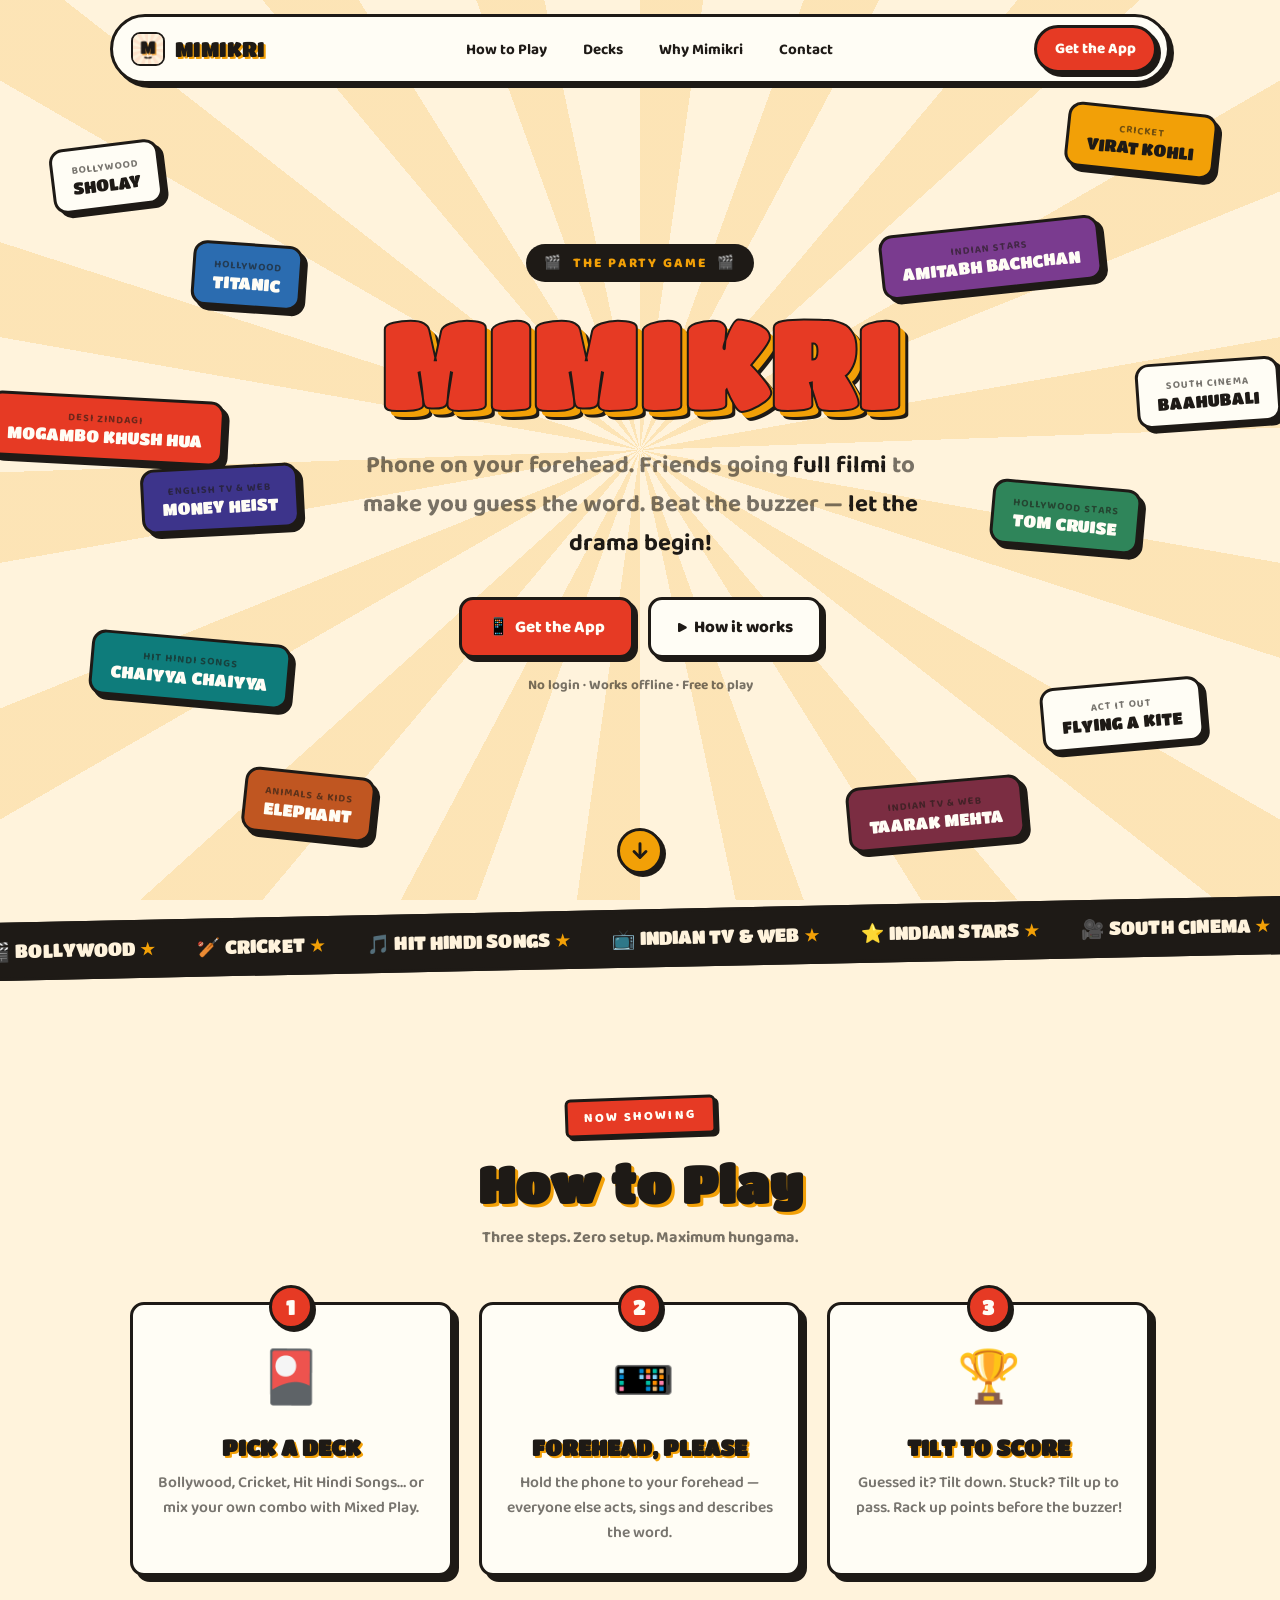
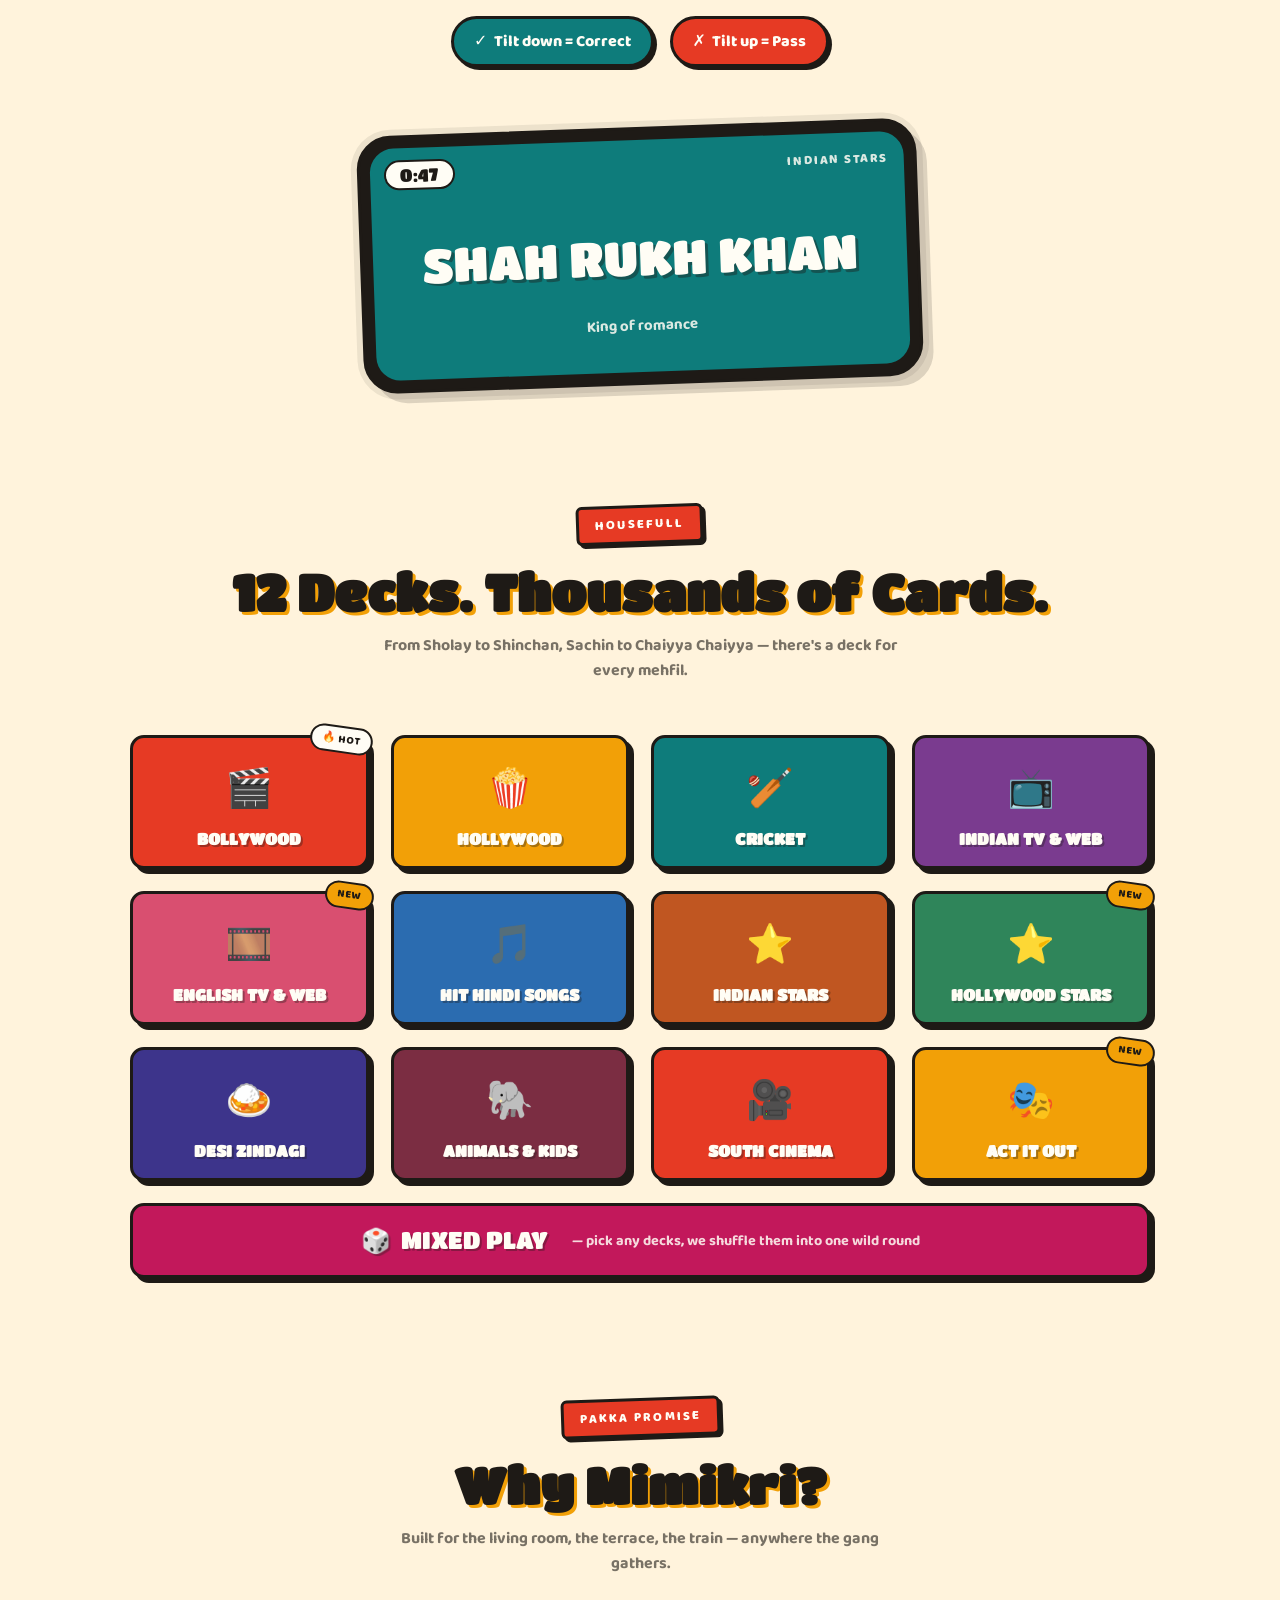
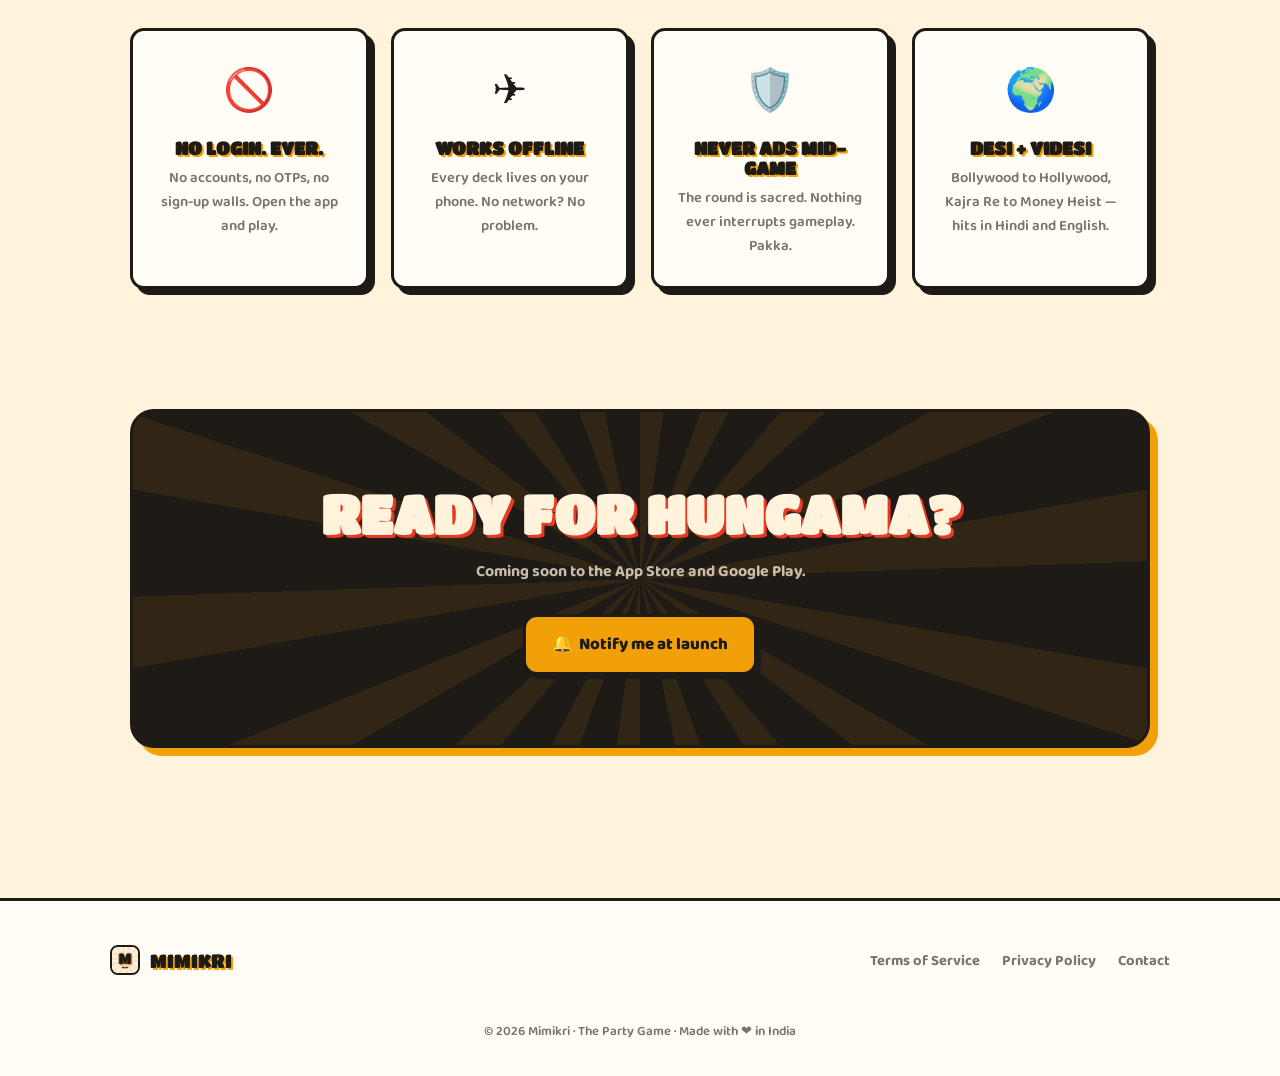
==== index.html @ 8e260662 "changes" ====
<!DOCTYPE html>
<html lang="en">
<head>
  <meta charset="UTF-8" />
  <meta name="viewport" content="width=device-width, initial-scale=1.0" />
  <title>Mimikri — The Party Game</title>
  <meta name="description" content="Hold the phone to your forehead, friends act it out, you guess before the buzzer. Bollywood, Cricket, Hit Hindi Songs and more. No login. Works offline. Free." />
  <link rel="icon" href="assets/mimikri-icon-1024.png" />
  <meta property="og:title" content="Mimikri — The Party Game" />
  <meta property="og:description" content="India's filmi party game. Forehead pe phone, and let the drama begin!" />
  <meta property="og:image" content="assets/mimikri-icon-1024.png" />
  <link rel="preconnect" href="https://fonts.googleapis.com" />
  <link rel="preconnect" href="https://fonts.gstatic.com" crossorigin />
  <link href="https://fonts.googleapis.com/css2?family=Titan+One&family=Baloo+2:wght@500;700;800&display=swap" rel="stylesheet" />
  <link rel="stylesheet" href="css/style.css" />
</head>
<body>

  <!-- NAV -->
  <nav class="nav">
    <a class="brand" href="index.html">
      <img src="assets/mimikri-icon-1024.png" alt="Mimikri icon" />
      MIMIKRI
    </a>
    <ul class="nav-links">
      <li><a href="#how">How to Play</a></li>
      <li><a href="#decks">Decks</a></li>
      <li><a href="#why">Why Mimikri</a></li>
      <li><a href="contact/">Contact</a></li>
    </ul>
    <a class="btn primary" href="#get">Get the App</a>
  </nav>

  <!-- HERO -->
  <header class="hero">
    <div class="sunburst"></div>

    <div class="float-card fc-1"><span class="mini">BOLLYWOOD</span>SHOLAY</div>
    <div class="float-card fc-2"><span class="mini">CRICKET</span>VIRAT KOHLI</div>
    <div class="float-card fc-3"><span class="mini">HIT HINDI SONGS</span>CHAIYYA CHAIYYA</div>
    <div class="float-card fc-4"><span class="mini">ACT IT OUT</span>FLYING A KITE</div>
    <div class="float-card fc-5"><span class="mini">DESI ZINDAGI</span>MOGAMBO KHUSH HUA</div>
    <div class="float-card fc-6"><span class="mini">SOUTH CINEMA</span>BAAHUBALI</div>
    <div class="float-card fc-7"><span class="mini">HOLLYWOOD</span>TITANIC</div>
    <div class="float-card fc-8"><span class="mini">INDIAN STARS</span>AMITABH BACHCHAN</div>
    <div class="float-card fc-9"><span class="mini">ENGLISH TV &amp; WEB</span>MONEY HEIST</div>
    <div class="float-card fc-10"><span class="mini">HOLLYWOOD STARS</span>TOM CRUISE</div>
    <div class="float-card fc-11"><span class="mini">ANIMALS &amp; KIDS</span>ELEPHANT</div>
    <div class="float-card fc-12"><span class="mini">INDIAN TV &amp; WEB</span>TAARAK MEHTA</div>

    <div class="hero-inner">
      <span class="kicker reveal in">🎬 &nbsp;THE PARTY GAME&nbsp; 🎬</span>
      <h1>MIMIKRI</h1>
      <p class="tagline reveal in" style="--d:.15s">
        Phone on your forehead. Friends going <strong>full filmi</strong> to make you
        guess the word. Beat the buzzer — <strong>let the drama begin!</strong>
      </p>
      <div class="hero-cta reveal in" style="--d:.3s">
        <a class="btn primary" href="#get">📱 &nbsp;Get the App</a>
        <a class="btn ghost" href="#how">▶ &nbsp;How it works</a>
      </div>
      <p class="store-note reveal in" style="--d:.45s">No login · Works offline · Free to play</p>
    </div>

    <a class="scroll-hint" href="#how" aria-label="Scroll to How to Play">
      <svg viewBox="0 0 24 24" width="22" height="22" fill="none" stroke="currentColor" stroke-width="3.2" stroke-linecap="round" stroke-linejoin="round">
        <path d="M12 4v14" /><path d="M5.5 12.5 12 19l6.5-6.5" />
      </svg>
    </a>
  </header>

  <!-- MARQUEE -->
  <div class="marquee" aria-hidden="true">
    <div class="marquee-track">
      <span>🎬 BOLLYWOOD <em>★</em></span><span>🏏 CRICKET <em>★</em></span><span>🎵 HIT HINDI SONGS <em>★</em></span><span>📺 INDIAN TV &amp; WEB <em>★</em></span><span>⭐ INDIAN STARS <em>★</em></span><span>🎥 SOUTH CINEMA <em>★</em></span><span>🎭 ACT IT OUT <em>★</em></span><span>🍛 DESI ZINDAGI <em>★</em></span><span>🍿 HOLLYWOOD <em>★</em></span><span>🐘 ANIMALS &amp; KIDS <em>★</em></span>
      <span>🎬 BOLLYWOOD <em>★</em></span><span>🏏 CRICKET <em>★</em></span><span>🎵 HIT HINDI SONGS <em>★</em></span><span>📺 INDIAN TV &amp; WEB <em>★</em></span><span>⭐ INDIAN STARS <em>★</em></span><span>🎥 SOUTH CINEMA <em>★</em></span><span>🎭 ACT IT OUT <em>★</em></span><span>🍛 DESI ZINDAGI <em>★</em></span><span>🍿 HOLLYWOOD <em>★</em></span><span>🐘 ANIMALS &amp; KIDS <em>★</em></span>
    </div>
  </div>

  <!-- HOW TO PLAY -->
  <section class="section" id="how">
    <div class="section-head reveal">
      <span class="ticket">NOW SHOWING</span>
      <h2>How to Play</h2>
      <p>Three steps. Zero setup. Maximum hungama.</p>
    </div>

    <div class="steps" data-stagger>
      <div class="step card reveal pop">
        <span class="num">1</span>
        <div class="art">🎴</div>
        <h3>PICK A DECK</h3>
        <p>Bollywood, Cricket, Hit Hindi Songs… or mix your own combo with Mixed Play.</p>
      </div>
      <div class="step card reveal pop">
        <span class="num">2</span>
        <div class="art"><span class="landscape-phone">📱</span></div>
        <h3>FOREHEAD, PLEASE</h3>
        <p>Hold the phone to your forehead — everyone else acts, sings and describes the word.</p>
      </div>
      <div class="step card reveal pop">
        <span class="num">3</span>
        <div class="art">🏆</div>
        <h3>TILT TO SCORE</h3>
        <p>Guessed it? Tilt down. Stuck? Tilt up to pass. Rack up points before the buzzer!</p>
      </div>
    </div>

    <div class="tilt-legend reveal" style="--d:.2s">
      <span class="pill correct">✓ &nbsp;Tilt down = Correct</span>
      <span class="pill pass">✗ &nbsp;Tilt up = Pass</span>
    </div>

    <div class="phone-wrap reveal pop" style="--d:.1s">
      <div class="phone" aria-hidden="true">
        <div class="phone-screen">
          <span class="timer">0:47</span>
          <span class="deckname">INDIAN STARS</span>
          <div class="word">SHAH RUKH KHAN</div>
          <span class="hint">King of romance</span>
        </div>
      </div>
    </div>
  </section>

  <!-- DECKS -->
  <section class="section" id="decks">
    <div class="section-head reveal">
      <span class="ticket">HOUSEFULL</span>
      <h2>12 Decks. Thousands of Cards.</h2>
      <p>From Sholay to Shinchan, Sachin to Chaiyya Chaiyya — there's a deck for every mehfil.</p>
    </div>

    <div class="deck-grid" data-stagger>
      <div class="deck reveal pop" style="background: var(--tile-1)"><span class="badge hot">🔥 HOT</span><div class="emoji">🎬</div><h3>BOLLYWOOD</h3></div>
      <div class="deck reveal pop" style="background: var(--tile-2)"><div class="emoji">🍿</div><h3>HOLLYWOOD</h3></div>
      <div class="deck reveal pop" style="background: var(--tile-3)"><div class="emoji">🏏</div><h3>CRICKET</h3></div>
      <div class="deck reveal pop" style="background: var(--tile-4)"><div class="emoji">📺</div><h3>INDIAN TV &amp; WEB</h3></div>
      <div class="deck reveal pop" style="background: var(--tile-5)"><span class="badge">NEW</span><div class="emoji">🎞️</div><h3>ENGLISH TV &amp; WEB</h3></div>
      <div class="deck reveal pop" style="background: var(--tile-6)"><div class="emoji">🎵</div><h3>HIT HINDI SONGS</h3></div>
      <div class="deck reveal pop" style="background: var(--tile-7)"><div class="emoji">⭐</div><h3>INDIAN STARS</h3></div>
      <div class="deck reveal pop" style="background: var(--tile-8)"><span class="badge">NEW</span><div class="emoji">⭐</div><h3>HOLLYWOOD STARS</h3></div>
      <div class="deck reveal pop" style="background: var(--tile-9)"><div class="emoji">🍛</div><h3>DESI ZINDAGI</h3></div>
      <div class="deck reveal pop" style="background: var(--tile-10)"><div class="emoji">🐘</div><h3>ANIMALS &amp; KIDS</h3></div>
      <div class="deck reveal pop" style="background: var(--tile-1)"><div class="emoji">🎥</div><h3>SOUTH CINEMA</h3></div>
      <div class="deck reveal pop" style="background: var(--tile-2)"><span class="badge">NEW</span><div class="emoji">🎭</div><h3>ACT IT OUT</h3></div>
      <div class="deck-mix reveal">
        🎲 &nbsp;MIXED PLAY &nbsp;<span class="sub">— pick any decks, we shuffle them into one wild round</span>
      </div>
    </div>
  </section>

  <!-- WHY MIMIKRI -->
  <section class="section" id="why">
    <div class="section-head reveal">
      <span class="ticket">PAKKA PROMISE</span>
      <h2>Why Mimikri?</h2>
      <p>Built for the living room, the terrace, the train — anywhere the gang gathers.</p>
    </div>

    <div class="promises" data-stagger>
      <div class="promise card reveal from-left">
        <div class="art">🚫</div>
        <h3>NO LOGIN. EVER.</h3>
        <p>No accounts, no OTPs, no sign-up walls. Open the app and play.</p>
      </div>
      <div class="promise card reveal from-left">
        <div class="art">✈️</div>
        <h3>WORKS OFFLINE</h3>
        <p>Every deck lives on your phone. No network? No problem.</p>
      </div>
      <div class="promise card reveal from-right">
        <div class="art">🛡️</div>
        <h3>NEVER ADS MID-GAME</h3>
        <p>The round is sacred. Nothing ever interrupts gameplay. Pakka.</p>
      </div>
      <div class="promise card reveal from-right">
        <div class="art">🌍</div>
        <h3>DESI + VIDESI</h3>
        <p>Bollywood to Hollywood, Kajra Re to Money Heist — hits in Hindi and English.</p>
      </div>
    </div>
  </section>

  <!-- CTA -->
  <section class="section" id="get">
    <div class="cta-panel reveal pop">
      <div class="sunburst"></div>
      <h2>READY FOR HUNGAMA?</h2>
      <p>Coming soon to the App Store and Google Play.</p>
      <a class="btn" href="contact/">🔔 &nbsp;Notify me at launch</a>
    </div>
  </section>

  <!-- FOOTER -->
  <footer class="footer">
    <div class="footer-inner">
      <a class="brand" href="index.html">
        <img src="assets/mimikri-icon-1024.png" alt="Mimikri icon" />
        MIMIKRI
      </a>
      <ul class="footer-links">
        <li><a href="terms/">Terms of Service</a></li>
        <li><a href="privacy/">Privacy Policy</a></li>
        <li><a href="contact/">Contact</a></li>
      </ul>
      <p class="copy">© <span id="year">2026</span> Mimikri · The Party Game · Made with ❤️ in India</p>
    </div>
  </footer>

  <script src="js/main.js"></script>
</body>
</html>
---- css/style.css ----
/* ============================================================
   Mimikri — Filmi Retro web theme
   Mirrors the app's design tokens (src/theme): ink borders,
   hard offset shadows (no blur), Titan One + Baloo 2.
   ============================================================ */

:root {
  --ink: #1E1A16;
  --cream: #FFF3DC;
  --paper: #FFFDF5;
  --vermilion: #E63A24;
  --mustard: #F2A007;
  --teal: #0E7C7B;
  --mix: #C2185B;
  --ink-dim: rgba(30, 26, 22, 0.6);
  --ink-faint: rgba(30, 26, 22, 0.15);
  --paper-dim: rgba(255, 253, 245, 0.85);

  /* tile rotation — same order as the app */
  --tile-1: #E63A24;
  --tile-2: #F2A007;
  --tile-3: #0E7C7B;
  --tile-4: #7A3B8F;
  --tile-5: #D94F70;
  --tile-6: #2B6CB0;
  --tile-7: #C05621;
  --tile-8: #2F855A;
  --tile-9: #3D348B;
  --tile-10: #7B2D42;

  --display: "Titan One", system-ui, sans-serif;
  --body: "Baloo 2", system-ui, sans-serif;

  --radius: 14px;
  --pill: 99px;
  --border: 3px solid var(--ink);
}

* { margin: 0; padding: 0; box-sizing: border-box; }

html { scroll-behavior: smooth; }

body {
  font-family: var(--body);
  font-weight: 500;
  background: var(--cream);
  color: var(--ink);
  overflow-x: hidden;
  -webkit-font-smoothing: antialiased;
}

::selection { background: var(--mustard); color: var(--ink); }

img { max-width: 100%; display: block; }
a { color: inherit; }

/* ---------- display type: always with the hard gold shadow ---------- */
.display {
  font-family: var(--display);
  font-weight: 400;
  letter-spacing: 0.02em;
  text-shadow: 3px 3px 0 var(--mustard);
  line-height: 1.05;
}
.display.on-color { text-shadow: 3px 3px 0 rgba(30, 26, 22, 0.35); }

/* ---------- reusable hard-shadow card ---------- */
.card {
  background: var(--paper);
  border: var(--border);
  border-radius: var(--radius);
  box-shadow: 6px 6px 0 var(--ink);
}

.btn {
  display: inline-flex;
  align-items: center;
  gap: 10px;
  font-family: var(--body);
  font-weight: 800;
  font-size: 1.05rem;
  color: var(--ink);
  background: var(--mustard);
  border: var(--border);
  border-radius: var(--radius);
  box-shadow: 4px 4px 0 var(--ink);
  padding: 14px 26px;
  text-decoration: none;
  cursor: pointer;
  transition: transform 0.12s ease, box-shadow 0.12s ease;
  user-select: none;
}
.btn:hover { transform: translate(-1px, -1px); box-shadow: 5px 5px 0 var(--ink); }
.btn:active { transform: translate(2px, 2px); box-shadow: 2px 2px 0 var(--ink); }
.btn.primary { background: var(--vermilion); color: var(--paper); }
.btn.ghost { background: var(--paper); }

/* ============================================================
   NAV
   ============================================================ */
.nav {
  position: fixed;
  top: 14px;
  left: 50%;
  transform: translateX(-50%);
  width: min(1060px, calc(100% - 28px));
  z-index: 50;
  display: flex;
  align-items: center;
  justify-content: space-between;
  gap: 12px;
  background: var(--paper);
  border: var(--border);
  border-radius: var(--pill);
  box-shadow: 4px 4px 0 var(--ink);
  padding: 8px 10px 8px 18px;
  transition: box-shadow 0.2s ease;
}
.nav .brand {
  display: flex;
  align-items: center;
  gap: 10px;
  text-decoration: none;
  font-family: var(--display);
  font-size: 1.3rem;
  text-shadow: 2px 2px 0 var(--mustard);
}
.nav .brand img {
  width: 34px; height: 34px;
  border: 2.5px solid var(--ink);
  border-radius: 9px;
}
.nav-links { display: flex; align-items: center; gap: 4px; list-style: none; }
.nav-links a {
  text-decoration: none;
  font-weight: 700;
  font-size: 0.95rem;
  padding: 8px 14px;
  border-radius: var(--pill);
  border: 2.5px solid transparent;
  transition: background 0.15s ease, border-color 0.15s ease;
}
.nav-links a:hover { background: var(--cream); border-color: var(--ink); }
.nav .btn { padding: 9px 18px; font-size: 0.95rem; border-radius: var(--pill); }
@media (max-width: 760px) { .nav-links { display: none; } }

/* ============================================================
   HERO
   ============================================================ */
.hero {
  position: relative;
  min-height: 100svh;
  display: grid;
  place-items: center;
  text-align: center;
  padding: 130px 20px 90px;
  overflow: hidden;
}

/* rotating sunburst — the RetroBackdrop */
.sunburst {
  position: absolute;
  top: 50%; left: 50%;
  width: 240vmax; height: 240vmax;
  transform: translate(-50%, -50%);
  background: repeating-conic-gradient(
    from 0deg,
    rgba(242, 160, 7, 0.18) 0deg 8deg,
    transparent 8deg 20deg
  );
  border-radius: 50%;
  animation: spin 90s linear infinite;
  pointer-events: none;
}
@keyframes spin { to { transform: translate(-50%, -50%) rotate(360deg); } }

.hero-inner { position: relative; max-width: 860px; }

.kicker {
  display: inline-block;
  font-weight: 800;
  font-size: 0.85rem;
  letter-spacing: 0.14em;
  background: var(--ink);
  color: var(--mustard);
  border-radius: var(--pill);
  padding: 8px 18px;
  margin-bottom: 22px;
}

.hero h1 {
  font-family: var(--display);
  font-size: clamp(3.4rem, 11vw, 7.5rem);
  color: var(--vermilion);
  -webkit-text-stroke: 2px var(--ink);
  text-shadow: 6px 6px 0 var(--mustard), 9px 9px 0 var(--ink);
  letter-spacing: 0.01em;
  line-height: 1;
}

.hero .tagline {
  font-size: clamp(1.15rem, 2.6vw, 1.5rem);
  font-weight: 700;
  color: var(--ink-dim);
  margin: 22px auto 34px;
  max-width: 560px;
}
.hero .tagline strong { color: var(--ink); }

.hero-cta { display: flex; gap: 14px; justify-content: center; flex-wrap: wrap; }
.store-note { margin-top: 16px; font-size: 0.85rem; font-weight: 700; color: var(--ink-dim); }

/* floating word-cards around the hero */
.float-card {
  position: absolute;
  background: var(--paper);
  border: var(--border);
  border-radius: var(--radius);
  box-shadow: 5px 5px 0 var(--ink);
  padding: 12px 18px;
  font-family: var(--display);
  font-size: clamp(0.8rem, 1.6vw, 1.05rem);
  white-space: nowrap;
  animation: bob 5s ease-in-out infinite;
}
.float-card .mini { display: block; font-family: var(--body); font-weight: 700; font-size: 0.65rem; letter-spacing: 0.1em; color: var(--ink-dim); }
.fc-1 { top: 16%; left: 4%; rotate: -7deg; animation-delay: 0s; }
.fc-2 { top: 12%; right: 5%; rotate: 6deg; animation-delay: 0.9s; background: var(--mustard); }
.fc-3 { bottom: 22%; left: 7%; rotate: 5deg; animation-delay: 1.7s; background: var(--teal); color: var(--paper); }
.fc-4 { bottom: 17%; right: 6%; rotate: -5deg; animation-delay: 2.4s; }
.fc-5 { top: 44%; left: -1%; rotate: 3deg; animation-delay: 3s; background: var(--vermilion); color: var(--paper); }
.fc-6 { top: 40%; right: 0%; rotate: -4deg; animation-delay: 1.2s; }
.fc-7 { top: 27%; left: 15%; rotate: 4deg; animation-delay: 2s; background: var(--tile-6); color: var(--paper); }
.fc-8 { top: 25%; right: 14%; rotate: -6deg; animation-delay: 0.5s; background: var(--tile-4); color: var(--paper); }
.fc-9 { bottom: 41%; left: 11%; rotate: -3deg; animation-delay: 2.8s; background: var(--tile-9); color: var(--paper); }
.fc-10 { bottom: 39%; right: 11%; rotate: 5deg; animation-delay: 1.5s; background: var(--tile-8); color: var(--paper); }
.fc-11 { bottom: 7%; left: 19%; rotate: 6deg; animation-delay: 3.4s; background: var(--tile-7); color: var(--paper); }
.fc-12 { bottom: 6%; right: 20%; rotate: -5deg; animation-delay: 0.7s; background: var(--tile-10); color: var(--paper); }
@keyframes bob { 0%, 100% { translate: 0 0; } 50% { translate: 0 -14px; } }
@media (max-width: 1100px) { .fc-7, .fc-8, .fc-9, .fc-10 { display: none; } }
@media (max-width: 900px) { .fc-5, .fc-6, .fc-11, .fc-12 { display: none; } }
@media (max-width: 640px) { .fc-1, .fc-4 { display: none; } .float-card { padding: 9px 13px; } }

/* scroll hint — themed round button, not an emoji */
.scroll-hint {
  position: absolute;
  bottom: 26px; left: 50%;
  translate: -50% 0;
  width: 46px; height: 46px;
  display: grid; place-items: center;
  color: var(--ink);
  background: var(--mustard);
  border: var(--border);
  border-radius: 50%;
  box-shadow: 3px 3px 0 var(--ink);
  animation: bob 1.6s ease-in-out infinite;
  transition: background 0.15s ease;
}
.scroll-hint:hover { background: var(--paper); }

/* step 2 art — phone turned landscape */
.landscape-phone { display: inline-block; rotate: 90deg; }

/* ============================================================
   MARQUEE — film-reel strip
   ============================================================ */
.marquee {
  background: var(--ink);
  border-top: var(--border);
  border-bottom: var(--border);
  overflow: hidden;
  padding: 14px 0;
  transform: rotate(-1.2deg) scale(1.02);
  margin: 10px 0 70px;
}
.marquee-track {
  display: flex;
  gap: 40px;
  width: max-content;
  animation: slide 30s linear infinite;
}
.marquee-track span {
  font-family: var(--display);
  font-size: 1.15rem;
  color: var(--cream);
  white-space: nowrap;
}
.marquee-track span em { font-style: normal; color: var(--mustard); }
@keyframes slide { to { transform: translateX(-50%); } }

/* ============================================================
   SECTIONS
   ============================================================ */
.section { max-width: 1060px; margin: 0 auto; padding: 60px 20px; }

.section-head { text-align: center; margin-bottom: 52px; }
.section-head .ticket {
  display: inline-block;
  font-weight: 800;
  font-size: 0.8rem;
  letter-spacing: 0.16em;
  background: var(--vermilion);
  color: var(--paper);
  border: var(--border);
  border-radius: 6px;
  box-shadow: 3px 3px 0 var(--ink);
  padding: 6px 16px;
  rotate: -2deg;
  margin-bottom: 18px;
}
.section-head h2 {
  font-family: var(--display);
  font-size: clamp(2rem, 5vw, 3.2rem);
  text-shadow: 3px 3px 0 var(--mustard);
}
.section-head p { margin-top: 12px; font-weight: 700; color: var(--ink-dim); max-width: 520px; margin-inline: auto; }

/* ---------- how to play ---------- */
.steps { display: grid; grid-template-columns: repeat(3, 1fr); gap: 26px; }
@media (max-width: 820px) { .steps { grid-template-columns: 1fr; max-width: 460px; margin-inline: auto; } }

.step {
  position: relative;
  padding: 34px 24px 28px;
  text-align: center;
}
.step .num {
  position: absolute;
  top: -20px; left: 50%;
  translate: -50% 0;
  width: 44px; height: 44px;
  display: grid; place-items: center;
  font-family: var(--display);
  font-size: 1.3rem;
  color: var(--paper);
  background: var(--vermilion);
  border: var(--border);
  border-radius: 50%;
  box-shadow: 3px 3px 0 var(--ink);
}
.step .art { font-size: 3.2rem; margin-bottom: 14px; }
.step h3 { font-family: var(--display); font-size: 1.35rem; text-shadow: 2px 2px 0 var(--mustard); margin-bottom: 10px; }
.step p { font-weight: 600; color: var(--ink-dim); font-size: 0.98rem; }

.tilt-legend {
  display: flex;
  justify-content: center;
  gap: 16px;
  flex-wrap: wrap;
  margin-top: 40px;
}
.tilt-legend .pill {
  display: inline-flex;
  align-items: center;
  gap: 8px;
  font-weight: 800;
  border: var(--border);
  border-radius: var(--pill);
  box-shadow: 3px 3px 0 var(--ink);
  padding: 10px 20px;
}
.pill.correct { background: var(--teal); color: var(--paper); }
.pill.pass { background: var(--vermilion); color: var(--paper); }

/* ---------- phone mockup ---------- */
.phone-wrap { display: flex; justify-content: center; margin-top: 60px; perspective: 900px; }
.phone {
  width: min(560px, 92%);
  aspect-ratio: 19.5 / 9;
  background: var(--ink);
  border-radius: 34px;
  border: var(--border);
  box-shadow: 10px 10px 0 var(--ink-faint), 0 0 0 6px rgba(30, 26, 22, 0.08);
  padding: 10px;
  rotate: -2deg;
}
.phone-screen {
  position: relative;
  height: 100%;
  background: var(--teal);
  border-radius: 24px;
  display: grid;
  place-items: center;
  overflow: hidden;
}
.phone-screen .word {
  font-family: var(--display);
  color: var(--paper);
  font-size: clamp(1.6rem, 5.4vw, 3rem);
  text-shadow: 3px 3px 0 rgba(30, 26, 22, 0.4);
  text-align: center;
  padding: 0 20px;
}
.phone-screen .hint {
  position: absolute;
  bottom: 34px;
  font-weight: 700;
  color: var(--paper-dim);
  font-size: clamp(0.7rem, 2vw, 0.95rem);
}
.phone-screen .timer {
  position: absolute;
  top: 12px; left: 14px;
  font-family: var(--display);
  background: var(--paper);
  color: var(--ink);
  border: 2.5px solid var(--ink);
  border-radius: var(--pill);
  padding: 3px 14px;
  font-size: clamp(0.8rem, 2.2vw, 1.1rem);
}
.phone-screen .deckname {
  position: absolute;
  top: 16px; right: 16px;
  font-weight: 800;
  font-size: clamp(0.6rem, 1.8vw, 0.8rem);
  letter-spacing: 0.12em;
  color: var(--paper-dim);
}

/* ---------- decks grid ---------- */
.deck-grid {
  display: grid;
  grid-template-columns: repeat(4, 1fr);
  gap: 22px;
}
@media (max-width: 900px) { .deck-grid { grid-template-columns: repeat(3, 1fr); } }
@media (max-width: 640px) { .deck-grid { grid-template-columns: repeat(2, 1fr); gap: 16px; } }

.deck {
  position: relative;
  border: var(--border);
  border-radius: var(--radius);
  box-shadow: 5px 5px 0 var(--ink);
  color: var(--paper);
  padding: 22px 16px 18px;
  text-align: center;
  transition: transform 0.15s ease, box-shadow 0.15s ease;
}
.deck:hover { transform: translate(-2px, -2px) rotate(-1deg); box-shadow: 7px 7px 0 var(--ink); }
.deck .emoji { font-size: 2.4rem; margin-bottom: 8px; }
.deck h3 { font-family: var(--display); font-size: 1.02rem; text-shadow: 2px 2px 0 rgba(30, 26, 22, 0.35); }
.deck .badge {
  position: absolute;
  top: -12px; right: -8px;
  font-weight: 800;
  font-size: 0.66rem;
  letter-spacing: 0.08em;
  background: var(--mustard);
  color: var(--ink);
  border: 2.5px solid var(--ink);
  border-radius: var(--pill);
  padding: 3px 10px;
  rotate: 8deg;
}
.deck .badge.hot { background: var(--paper); }

.deck-mix {
  grid-column: 1 / -1;
  display: flex;
  align-items: center;
  justify-content: center;
  gap: 14px;
  background: var(--mix);
  border: var(--border);
  border-radius: var(--radius);
  box-shadow: 5px 5px 0 var(--ink);
  color: var(--paper);
  padding: 20px;
  font-family: var(--display);
  font-size: clamp(1.1rem, 3vw, 1.5rem);
  text-shadow: 2px 2px 0 rgba(30, 26, 22, 0.35);
}
.deck-mix .sub { font-family: var(--body); font-weight: 700; font-size: 0.9rem; text-shadow: none; color: var(--paper-dim); }

/* ---------- promises ---------- */
.promises { display: grid; grid-template-columns: repeat(4, 1fr); gap: 22px; }
@media (max-width: 900px) { .promises { grid-template-columns: repeat(2, 1fr); } }
@media (max-width: 520px) { .promises { grid-template-columns: 1fr; } }

.promise { padding: 28px 22px; text-align: center; }
.promise .art { font-size: 2.6rem; margin-bottom: 12px; }
.promise h3 { font-family: var(--display); font-size: 1.1rem; text-shadow: 2px 2px 0 var(--mustard); margin-bottom: 8px; }
.promise p { font-weight: 600; font-size: 0.92rem; color: var(--ink-dim); }

/* ---------- big CTA ---------- */
.cta-panel {
  background: var(--ink);
  border-radius: 24px;
  border: var(--border);
  box-shadow: 8px 8px 0 var(--mustard);
  text-align: center;
  padding: 70px 26px;
  position: relative;
  overflow: hidden;
}
.cta-panel .sunburst { opacity: 0.5; }
.cta-panel h2 {
  position: relative;
  font-family: var(--display);
  color: var(--cream);
  font-size: clamp(2rem, 5.5vw, 3.4rem);
  text-shadow: 3px 3px 0 var(--vermilion);
  margin-bottom: 14px;
}
.cta-panel p { position: relative; color: rgba(255, 243, 220, 0.75); font-weight: 700; margin-bottom: 30px; }
.cta-panel .btn { position: relative; }

/* ============================================================
   FOOTER
   ============================================================ */
.footer {
  margin-top: 90px;
  border-top: var(--border);
  background: var(--paper);
  padding: 44px 20px 34px;
}
.footer-inner {
  max-width: 1060px;
  margin: 0 auto;
  display: flex;
  align-items: center;
  justify-content: space-between;
  gap: 20px;
  flex-wrap: wrap;
}
.footer .brand {
  display: flex; align-items: center; gap: 10px;
  font-family: var(--display); font-size: 1.2rem;
  text-shadow: 2px 2px 0 var(--mustard);
  text-decoration: none;
}
.footer .brand img { width: 30px; height: 30px; border: 2.5px solid var(--ink); border-radius: 8px; }
.footer-links { display: flex; gap: 22px; list-style: none; flex-wrap: wrap; }
.footer-links a { font-weight: 700; font-size: 0.92rem; text-decoration: none; color: var(--ink-dim); }
.footer-links a:hover { color: var(--ink); text-decoration: underline; }
.footer .copy { width: 100%; text-align: center; margin-top: 26px; font-size: 0.82rem; font-weight: 600; color: var(--ink-dim); }

/* ============================================================
   LEGAL / DOC PAGES
   ============================================================ */
.doc-hero { padding: 150px 20px 30px; text-align: center; position: relative; overflow: hidden; }
.doc-hero .sunburst { opacity: 0.55; }
.doc-hero h1 {
  position: relative;
  font-family: var(--display);
  font-size: clamp(2.2rem, 6vw, 3.6rem);
  text-shadow: 3px 3px 0 var(--mustard);
}
.doc-hero .updated { position: relative; margin-top: 12px; font-weight: 700; color: var(--ink-dim); font-size: 0.9rem; }

.doc { max-width: 820px; margin: 30px auto 0; padding: 42px clamp(22px, 5vw, 52px); }
.doc h2 {
  font-family: var(--display);
  font-size: 1.35rem;
  text-shadow: 2px 2px 0 var(--mustard);
  margin: 36px 0 12px;
}
.doc h2:first-child { margin-top: 0; }
.doc p, .doc li { font-size: 1rem; font-weight: 500; line-height: 1.65; color: rgba(30, 26, 22, 0.85); }
.doc p + p { margin-top: 10px; }
.doc ul { padding-left: 22px; margin: 10px 0; }
.doc li { margin: 6px 0; }
.doc a { color: var(--vermilion); font-weight: 700; }
.doc .callout {
  background: var(--cream);
  border: var(--border);
  border-radius: var(--radius);
  box-shadow: 4px 4px 0 var(--ink);
  padding: 18px 20px;
  font-weight: 700;
  margin: 22px 0;
}

/* ============================================================
   SCROLL REVEAL — toggles both directions (down AND back up)
   ============================================================ */
.reveal {
  opacity: 0;
  transform: translateY(46px);
  transition: opacity 0.7s cubic-bezier(0.22, 1, 0.36, 1),
              transform 0.7s cubic-bezier(0.22, 1, 0.36, 1);
  transition-delay: var(--d, 0s);
}
.reveal.from-left { transform: translateX(-60px) rotate(-2deg); }
.reveal.from-right { transform: translateX(60px) rotate(2deg); }
.reveal.pop { transform: translateY(30px) scale(0.85) rotate(-2deg); }
.reveal.in {
  opacity: 1;
  transform: none;
}

@media (prefers-reduced-motion: reduce) {
  .reveal { opacity: 1; transform: none; transition: none; }
  .sunburst, .marquee-track, .float-card, .scroll-hint { animation: none; }
}
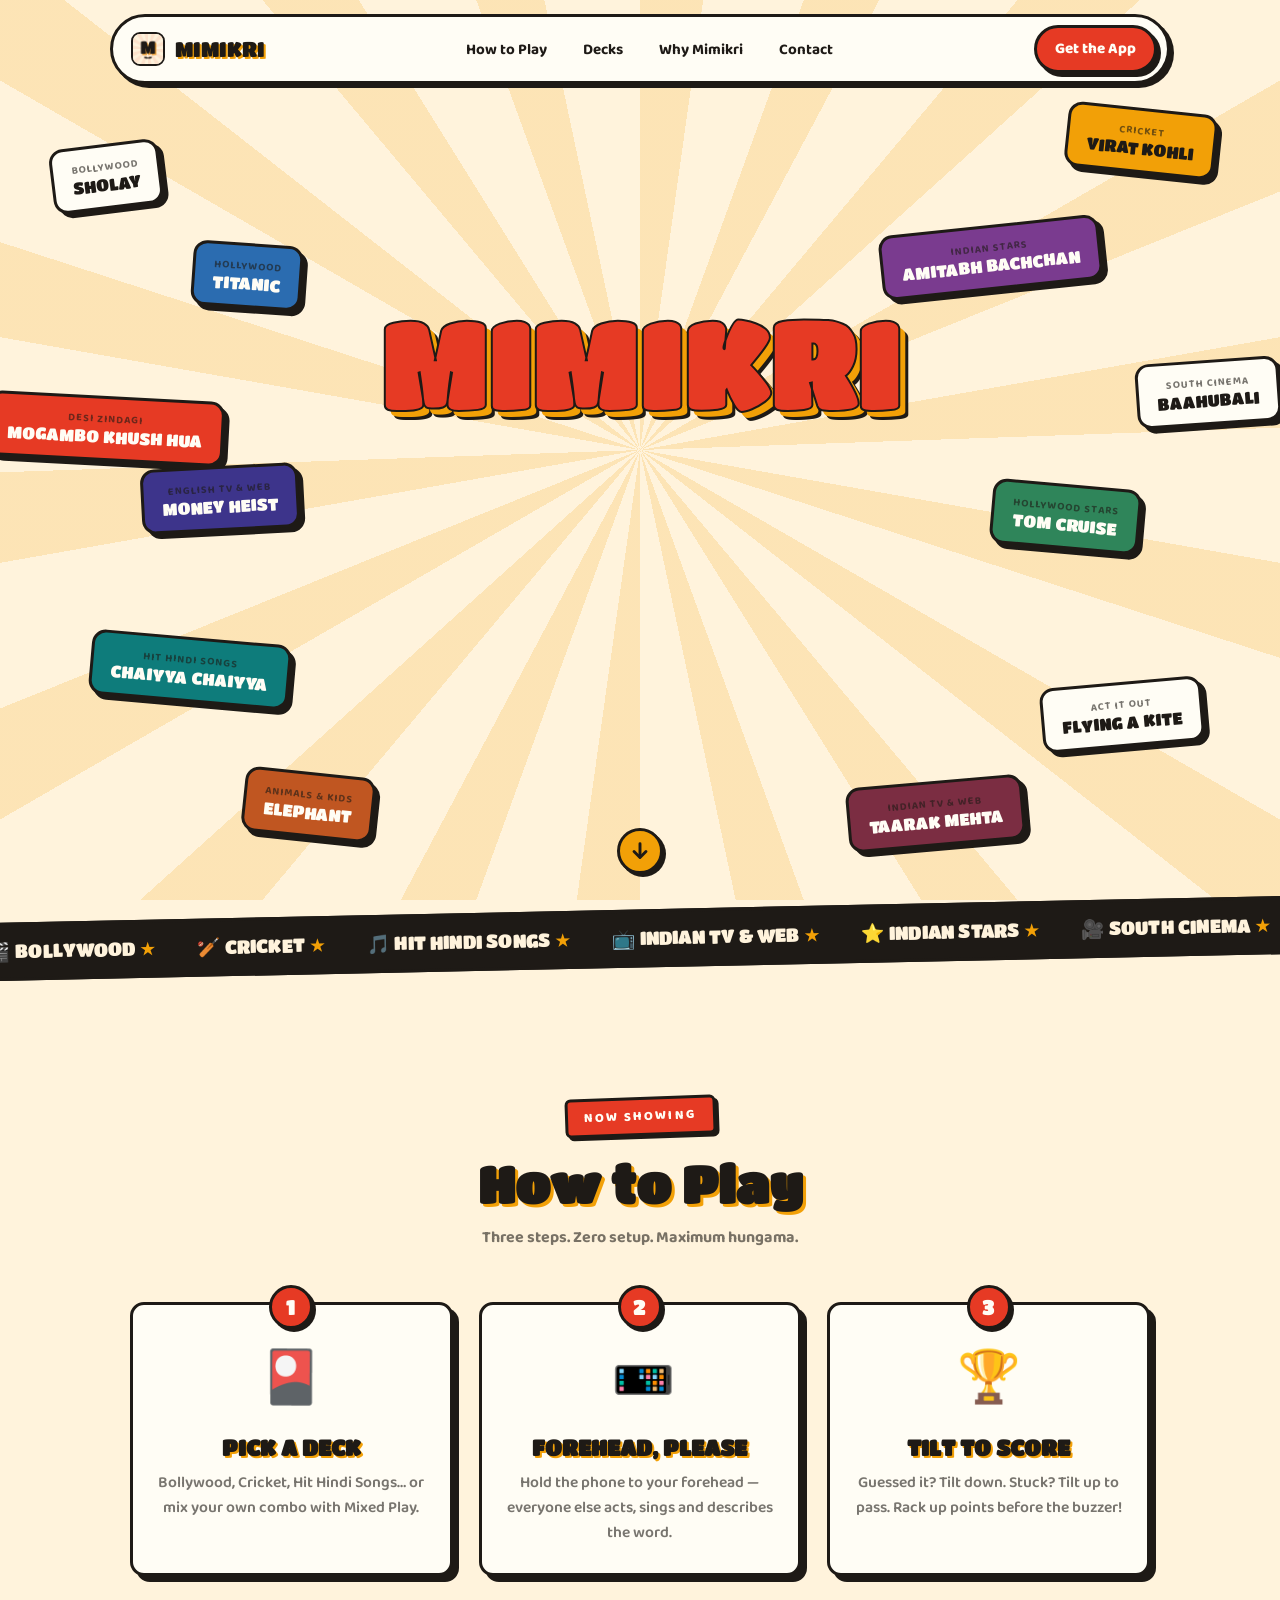
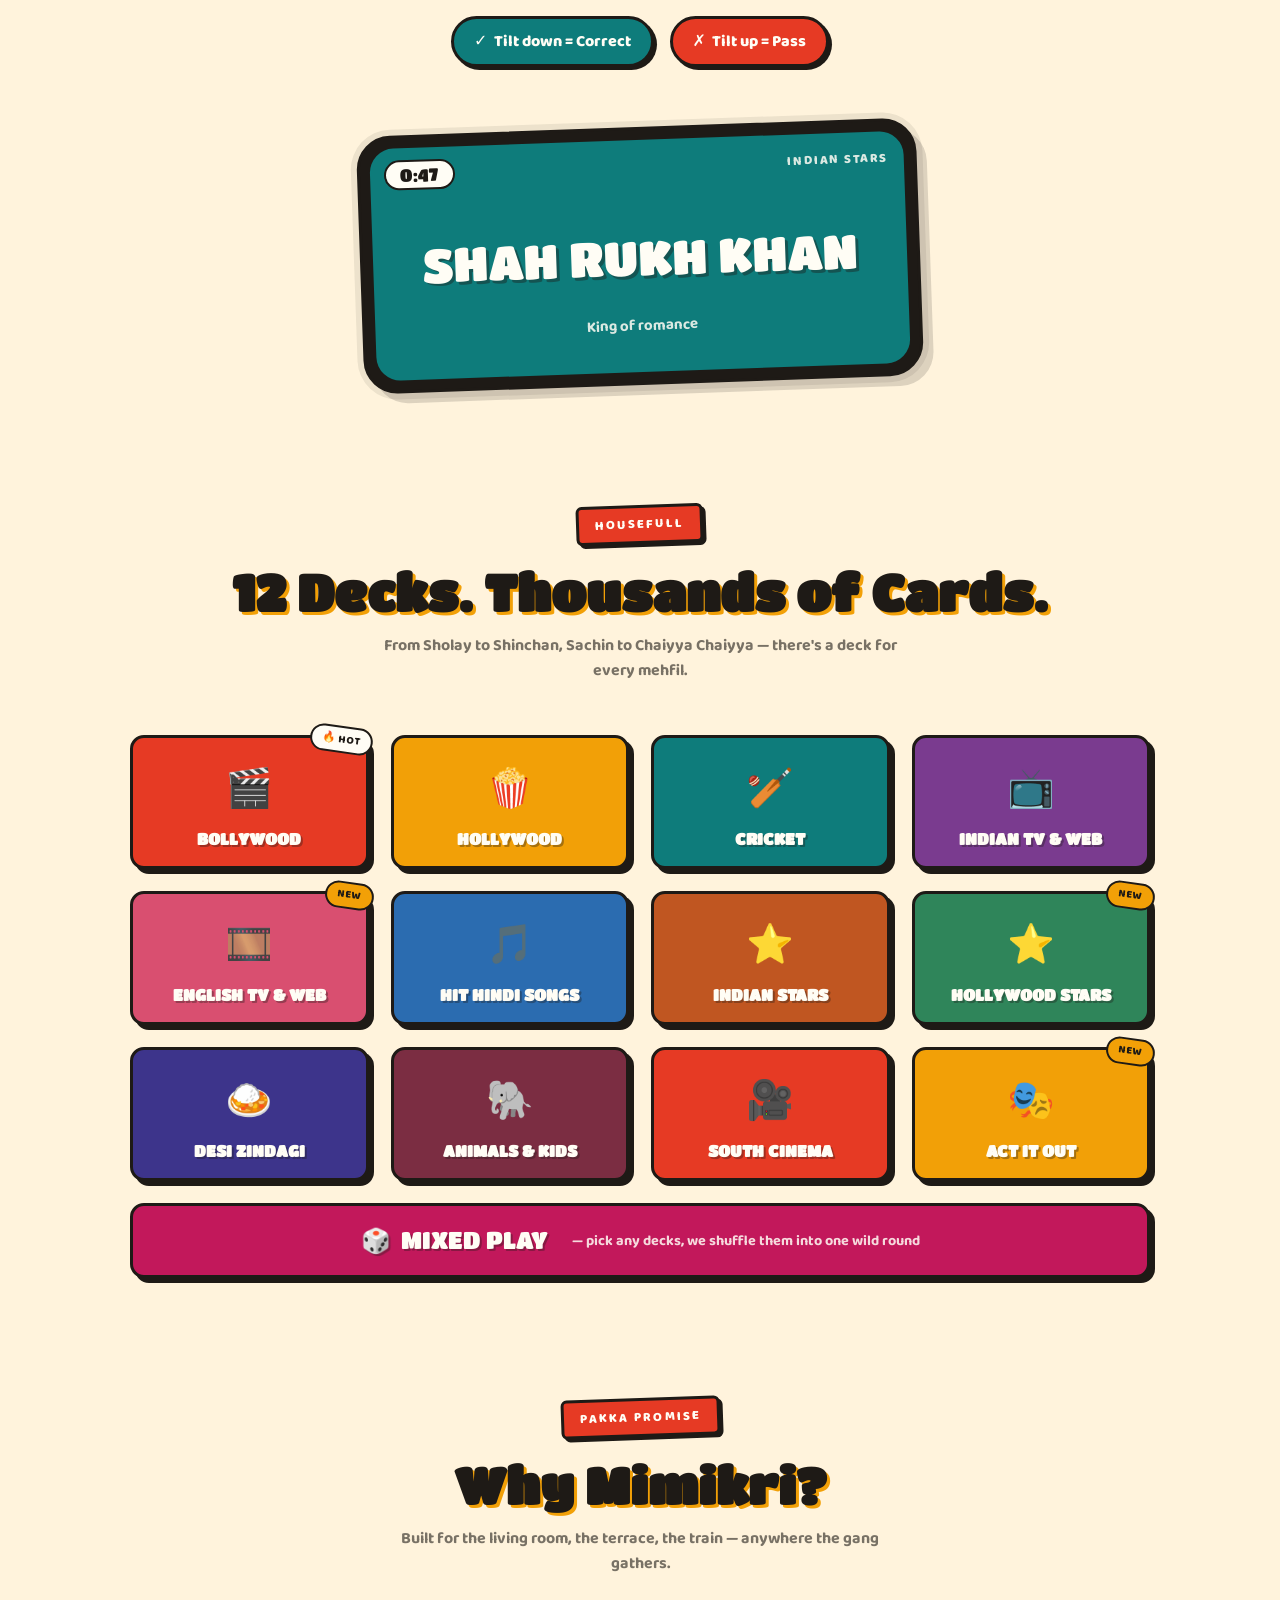
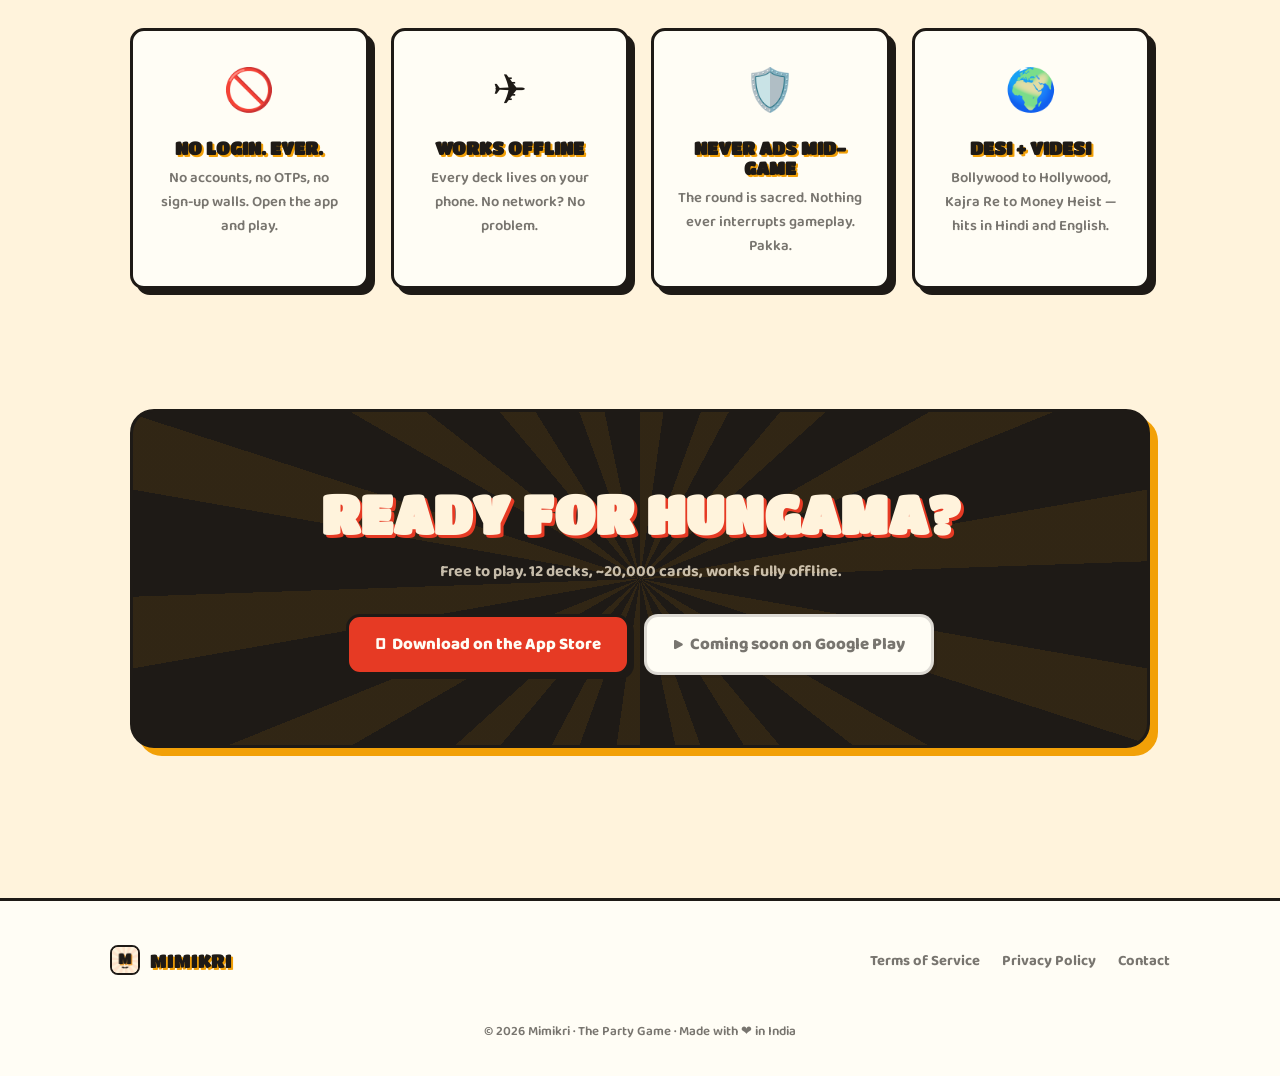
==== commit 1fc2fd94: "Add store links and /app redirect for launch Mimikri is live on the App Store (id6790110208), so the" ====
--- a/index.html
+++ b/index.html
@@ -187,8 +187,20 @@
     <div class="cta-panel reveal pop">
       <div class="sunburst"></div>
       <h2>READY FOR HUNGAMA?</h2>
-      <p>Coming soon to the App Store and Google Play.</p>
-      <a class="btn" href="contact/">🔔 &nbsp;Notify me at launch</a>
+      <p>Free to play. 12 decks, ~20,000 cards, works fully offline.</p>
+      <div class="store-btns">
+        <a class="btn primary" href="https://apps.apple.com/app/id6790110208">
+          &#63743; &nbsp;Download on the App Store
+        </a>
+        <!-- PLAY-LIVE: swap this span back to the anchor below once the Play
+             listing stops 404ing (production rollout still propagating).
+             <a class="btn" href="https://play.google.com/store/apps/details?id=com.mimikri.party">
+               &#9654; &nbsp;Get it on Google Play
+             </a> -->
+        <span class="btn pending">
+          &#9654; &nbsp;Coming soon on Google Play
+        </span>
+      </div>
     </div>
   </section>
 
--- a/css/style.css
+++ b/css/style.css
@@ -94,6 +94,30 @@
 .btn:active { transform: translate(2px, 2px); box-shadow: 2px 2px 0 var(--ink); }
 .btn.primary { background: var(--vermilion); color: var(--paper); }
 .btn.ghost { background: var(--paper); }
+
+/* Store links — side by side on desktop, stacked and full-width on phones so
+   neither store is the awkward second choice on the device it belongs to. */
+.store-btns {
+  display: flex;
+  flex-wrap: wrap;
+  gap: 14px;
+  justify-content: center;
+}
+@media (max-width: 520px) {
+  .store-btns { flex-direction: column; align-items: center; }
+  .store-btns .btn { width: min(320px, 100%); justify-content: center; }
+}
+
+/* A store that isn't live yet — reads as a label, not a dead button. */
+.btn.pending {
+  background: var(--paper);
+  color: var(--ink-dim);
+  box-shadow: 3px 3px 0 var(--ink-faint);
+  border-color: var(--ink-faint);
+  cursor: default;
+}
+.btn.pending:hover,
+.btn.pending:active { transform: none; box-shadow: 3px 3px 0 var(--ink-faint); }
 
 /* ============================================================
    NAV
@@ -239,7 +263,11 @@
 @keyframes bob { 0%, 100% { translate: 0 0; } 50% { translate: 0 -14px; } }
 @media (max-width: 1100px) { .fc-7, .fc-8, .fc-9, .fc-10 { display: none; } }
 @media (max-width: 900px) { .fc-5, .fc-6, .fc-11, .fc-12 { display: none; } }
-@media (max-width: 640px) { .fc-1, .fc-4 { display: none; } .float-card { padding: 9px 13px; } }
+@media (max-width: 640px) {
+  .fc-1, .fc-4 { display: none; }
+  .float-card { padding: 9px 13px; }
+  .fc-3 { top: 12%; bottom: auto; left: 5%; right: auto; rotate: -6deg; }
+}
 
 /* scroll hint — themed round button, not an emoji */
 .scroll-hint {
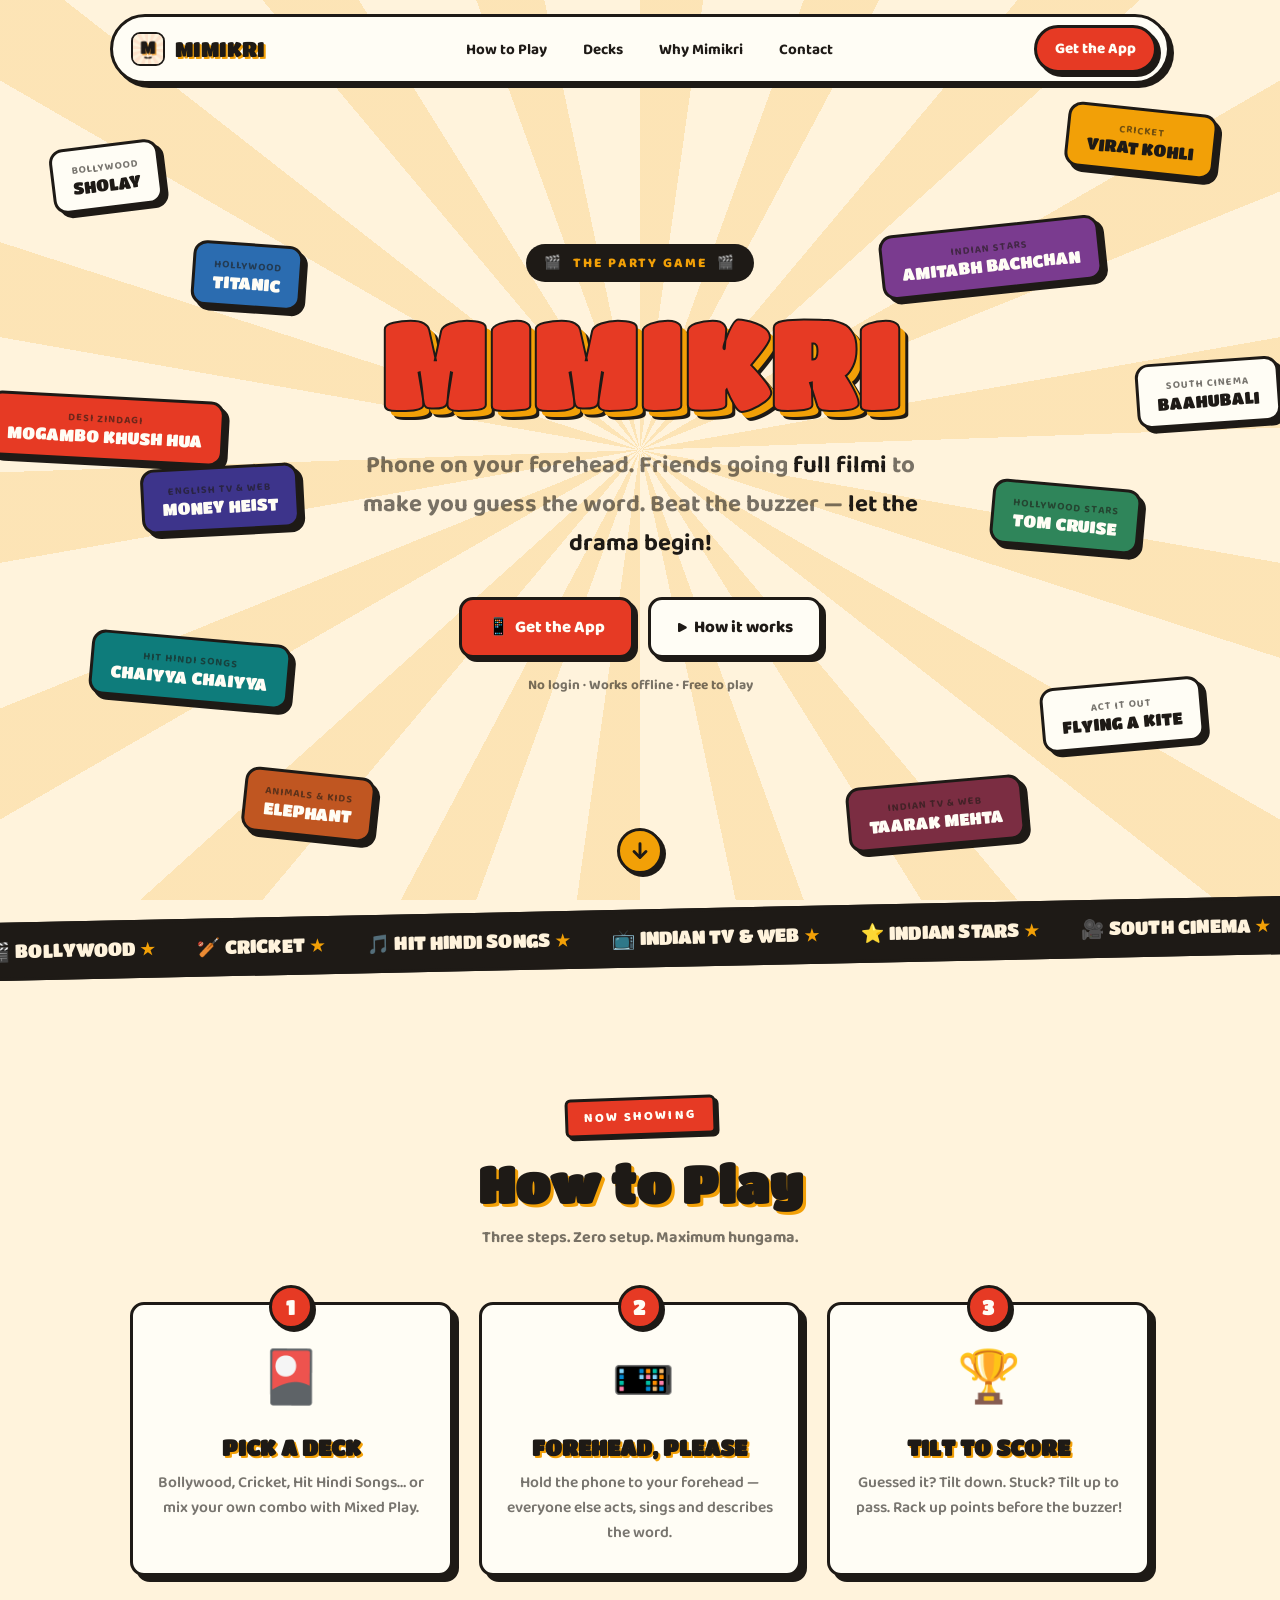
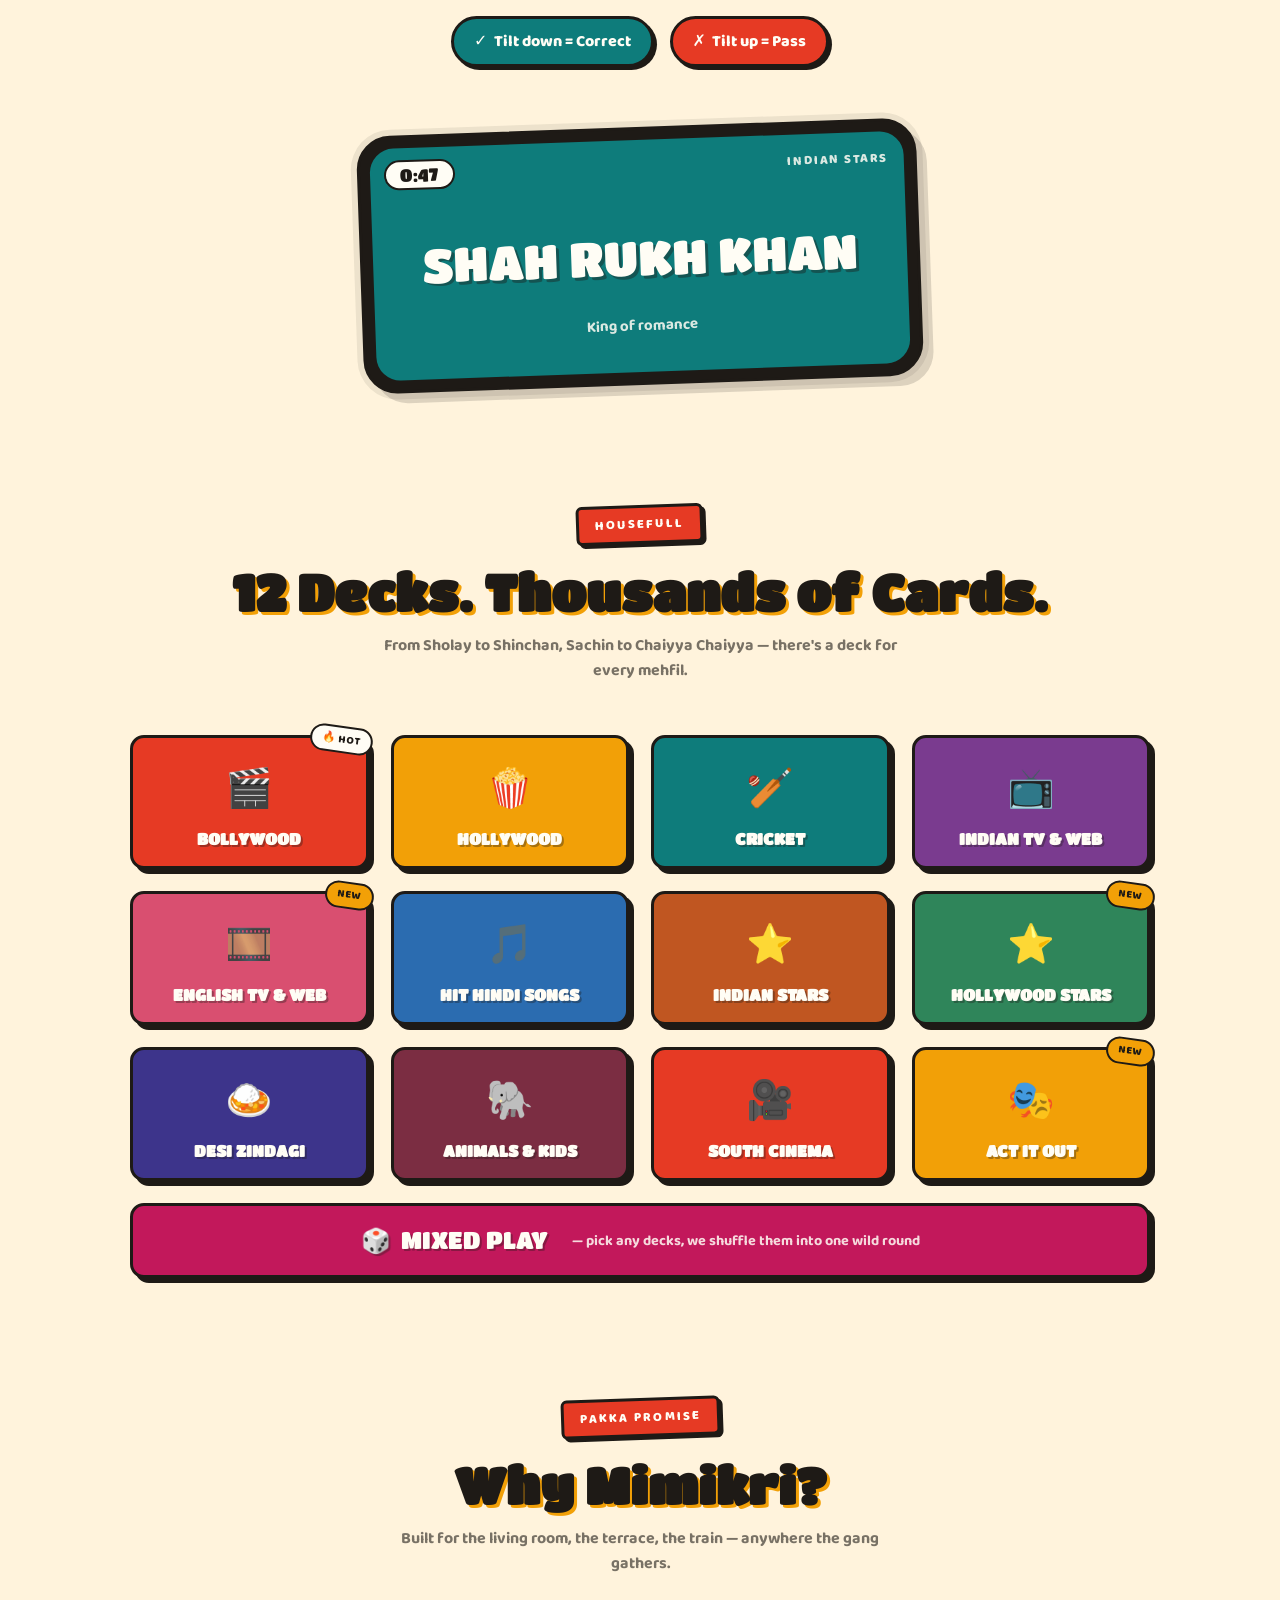
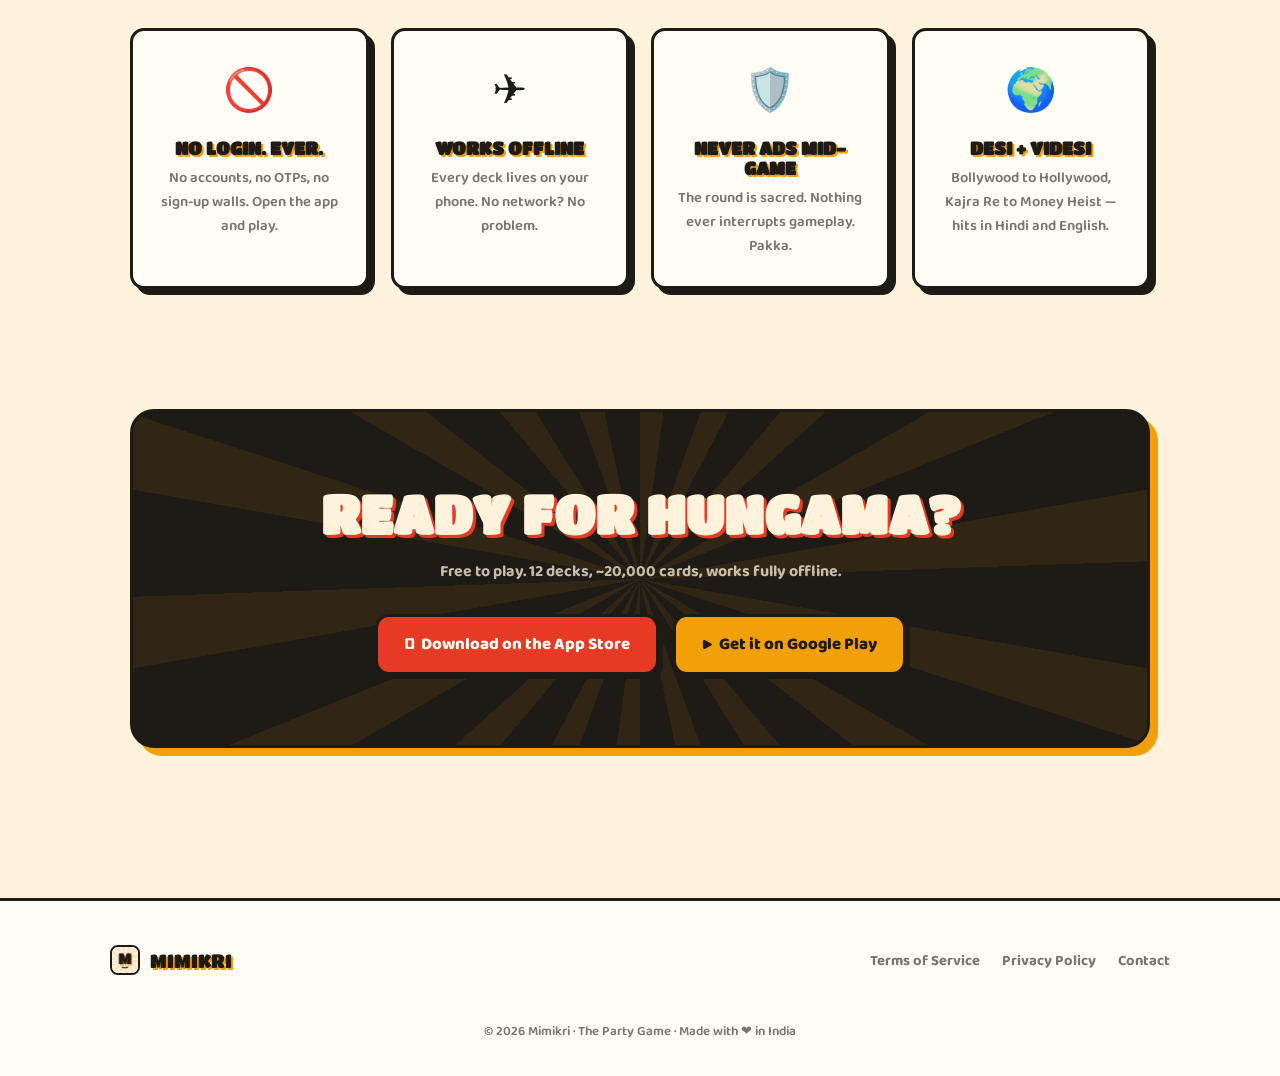
==== commit 4fe73f14: "Link Google Play now that the listing is public The Play listing serves 200 in both IN and US, so th" ====
--- a/index.html
+++ b/index.html
@@ -192,14 +192,9 @@
         <a class="btn primary" href="https://apps.apple.com/app/id6790110208">
           &#63743; &nbsp;Download on the App Store
         </a>
-        <!-- PLAY-LIVE: swap this span back to the anchor below once the Play
-             listing stops 404ing (production rollout still propagating).
-             <a class="btn" href="https://play.google.com/store/apps/details?id=com.mimikri.party">
-               &#9654; &nbsp;Get it on Google Play
-             </a> -->
-        <span class="btn pending">
-          &#9654; &nbsp;Coming soon on Google Play
-        </span>
+        <a class="btn" href="https://play.google.com/store/apps/details?id=com.mimikri.party">
+          &#9654; &nbsp;Get it on Google Play
+        </a>
       </div>
     </div>
   </section>
--- a/css/style.css
+++ b/css/style.css
@@ -107,17 +107,6 @@
   .store-btns { flex-direction: column; align-items: center; }
   .store-btns .btn { width: min(320px, 100%); justify-content: center; }
 }
-
-/* A store that isn't live yet — reads as a label, not a dead button. */
-.btn.pending {
-  background: var(--paper);
-  color: var(--ink-dim);
-  box-shadow: 3px 3px 0 var(--ink-faint);
-  border-color: var(--ink-faint);
-  cursor: default;
-}
-.btn.pending:hover,
-.btn.pending:active { transform: none; box-shadow: 3px 3px 0 var(--ink-faint); }
 
 /* ============================================================
    NAV
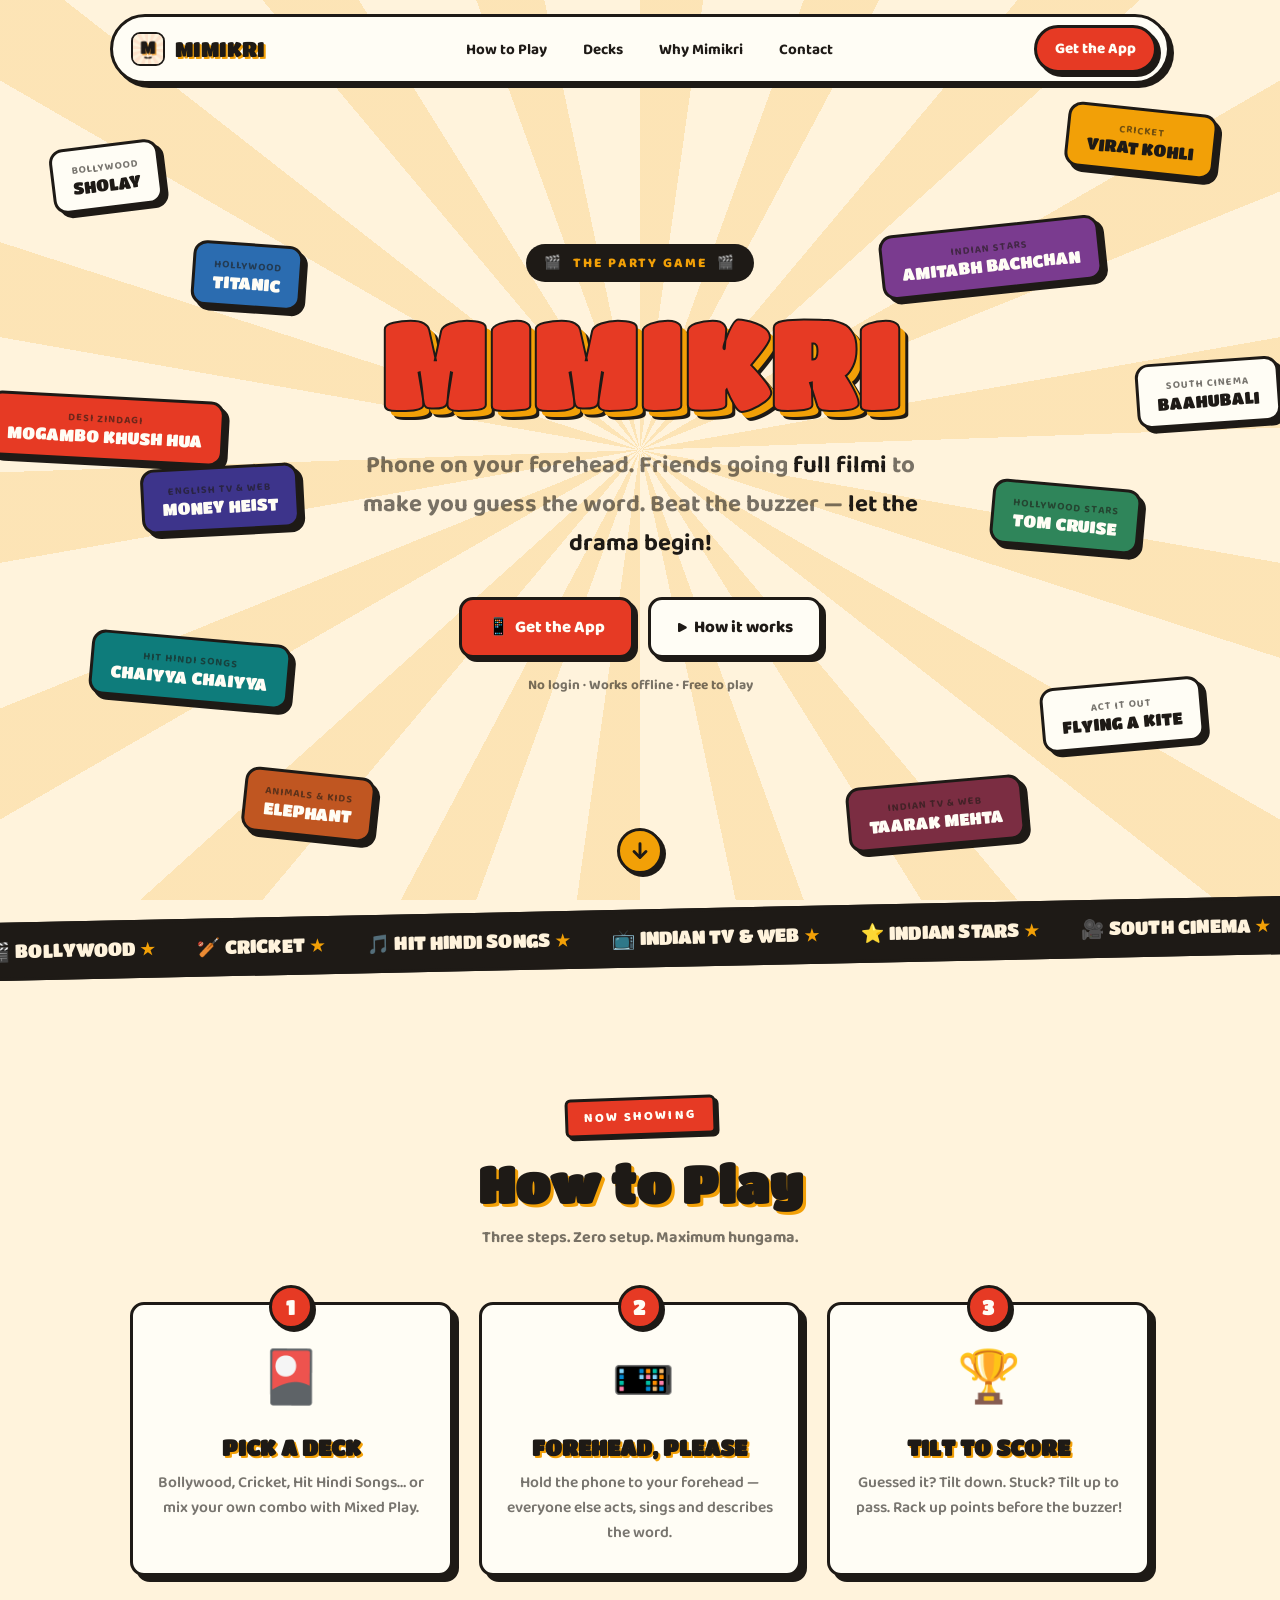
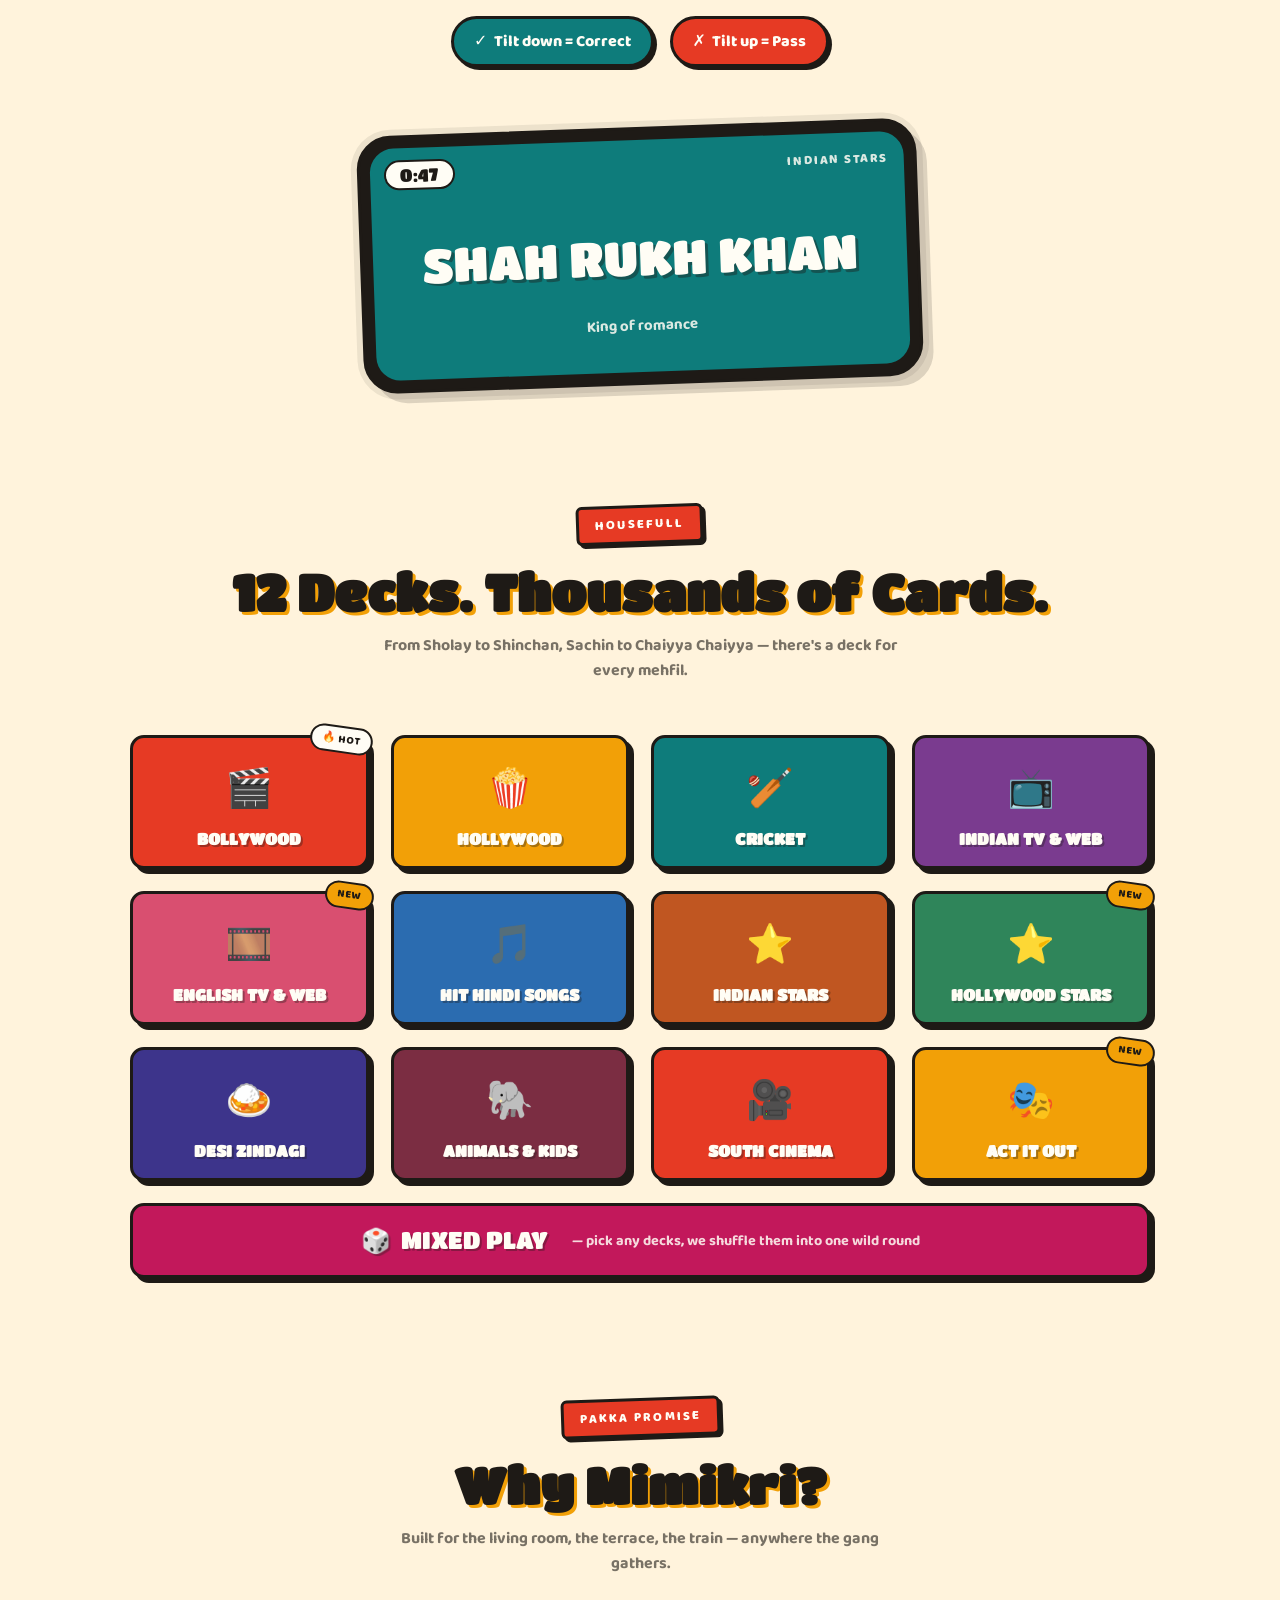
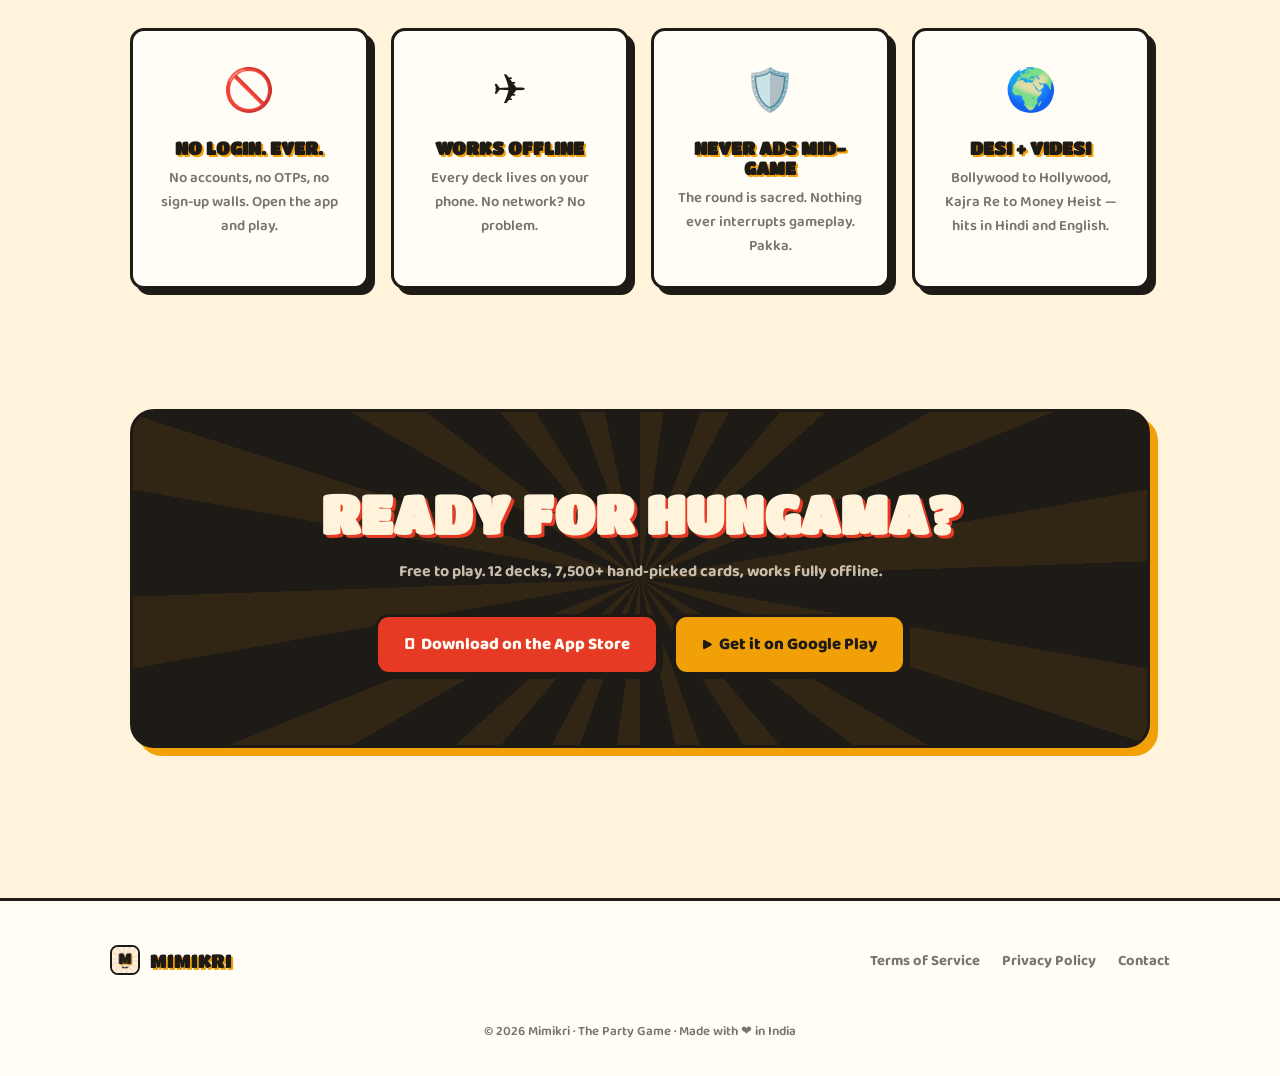
==== commit d88a74a4: "changes" ====
--- a/index.html
+++ b/index.html
@@ -187,7 +187,7 @@
     <div class="cta-panel reveal pop">
       <div class="sunburst"></div>
       <h2>READY FOR HUNGAMA?</h2>
-      <p>Free to play. 12 decks, ~20,000 cards, works fully offline.</p>
+      <p>Free to play. 12 decks, 7,500+ hand-picked cards, works fully offline.</p>
       <div class="store-btns">
         <a class="btn primary" href="https://apps.apple.com/app/id6790110208">
           &#63743; &nbsp;Download on the App Store
